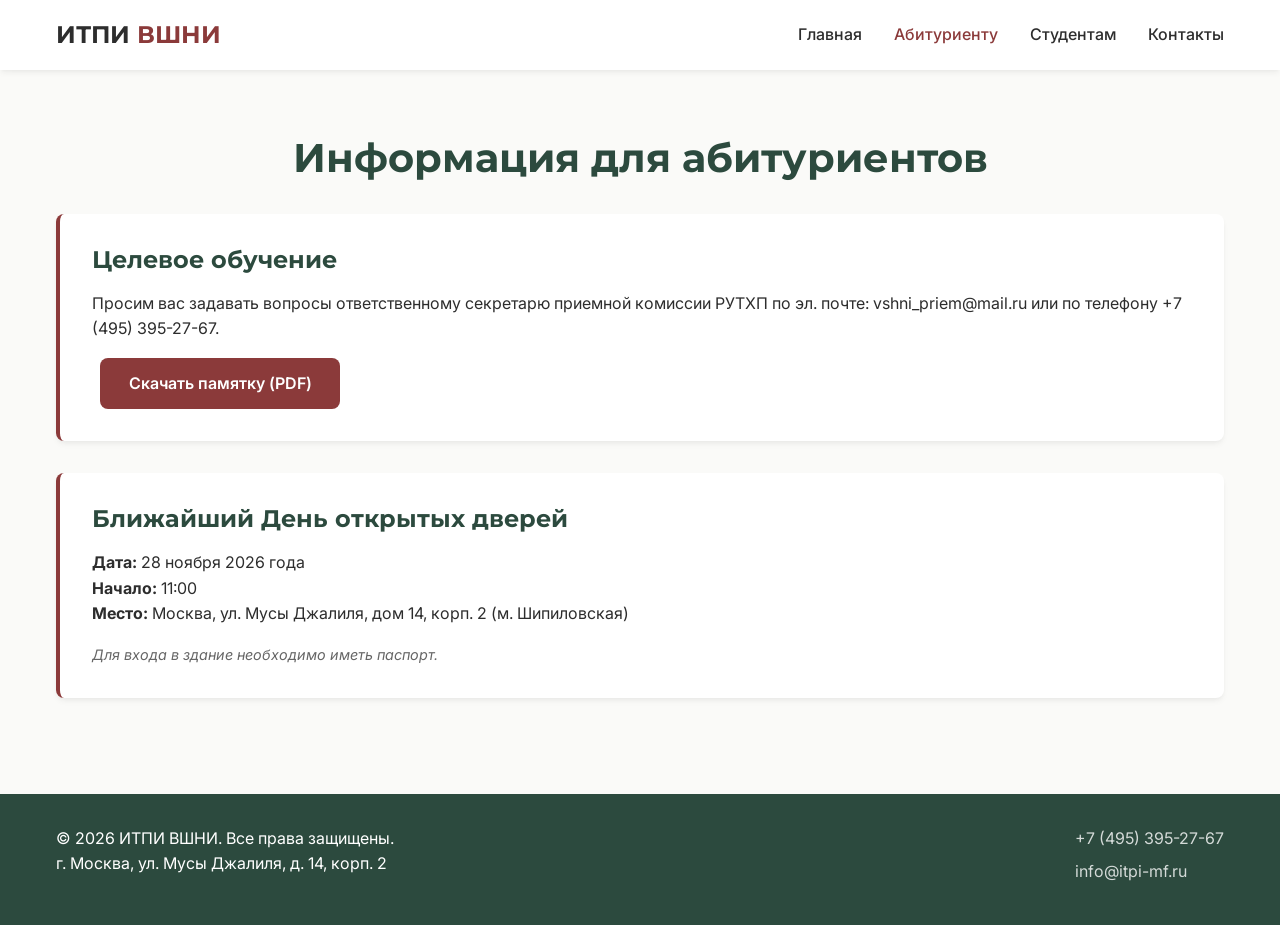
==== admissions.html @ 4694ea15 "Add files via upload" ====
<!DOCTYPE html>
<html lang="ru">
<head>
    <meta charset="UTF-8">
    <meta name="viewport" content="width=device-width, initial-scale=1.0">
    <title>Абитуриенту | ИТПИ ВШНИ</title>
    <link rel="preconnect" href="https://fonts.googleapis.com">
    <link rel="preconnect" href="https://fonts.gstatic.com" crossorigin>
    <link href="https://fonts.googleapis.com/css2?family=Inter:wght@400;500;600&family=Montserrat:wght@600;700&family=Playfair+Display:wght@600;700&display=swap" rel="stylesheet">
    <link rel="stylesheet" href="styles.css">
</head>
<body>
    <header class="header">
        <div class="container header__container">
            <a href="index.html" class="logo">ИТПИ <span>ВШНИ</span></a>
            <nav class="nav">
                <ul class="nav__list">
                    <li><a href="index.html" class="nav__link">Главная</a></li>
                    <li><a href="admissions.html" class="nav__link active">Абитуриенту</a></li>
                    <li><a href="#" class="nav__link">Студентам</a></li>
                    <li><a href="#" class="nav__link">Контакты</a></li>
                </ul>
            </nav>
            <button class="burger" aria-label="Открыть меню">
                <span></span><span></span><span></span>
            </button>
        </div>
    </header>

    <main class="container page-content">
        <h1 class="page-title">Информация для абитуриентов</h1>
        <div class="info-block">
            <h2>Целевое обучение</h2>
            <p>Просим вас задавать вопросы ответственному секретарю приемной комиссии РУТХП по эл. почте: vshni_priem@mail.ru или по телефону +7 (495) 395-27-67.</p>
            <a href="#" class="btn btn--primary" style="margin-top: 1rem;">Скачать памятку (PDF)</a>
        </div>
        
        <div class="info-block">
            <h2>Ближайший День открытых дверей</h2>
            <p><strong>Дата:</strong> 28 ноября 2026 года</p>
            <p><strong>Начало:</strong> 11:00</p>
            <p><strong>Место:</strong> Москва, ул. Мусы Джалиля, дом 14, корп. 2 (м. Шипиловская)</p>
            <p class="note">Для входа в здание необходимо иметь паспорт.</p>
        </div>
    </main>

    <footer class="footer">
        <div class="container footer__container">
            <div class="footer__info">
                <p class="footer__copyright">© 2026 ИТПИ ВШНИ. Все права защищены.</p>
                <p class="footer__address">г. Москва, ул. Мусы Джалиля, д. 14, корп. 2</p>
            </div>
            <div class="footer__contacts">
                <a href="tel:+74953952767">+7 (495) 395-27-67</a>
                <a href="mailto:info@itpi-mf.ru">info@itpi-mf.ru</a>
            </div>
        </div>
    </footer>
    <script src="script.js"></script>
</body>
</html>
---- styles.css ----
/* --- Сброс и переменные --- */
:root {
    --color-primary: #8B3A3A; /* Терракотовый */
    --color-primary-hover: #6D2C2C;
    --color-secondary: #2C4A3E; /* Приглушенный изумрудный */
    --color-bg: #FAFAF8; /* Теплый белый */
    --color-text: #2D2D2D;
    --color-text-light: #666666;
    --color-white: #FFFFFF;
    
    --font-heading: 'Montserrat', sans-serif;
    --font-body: 'Inter', sans-serif;
    
    --spacing-sm: 0.5rem;
    --spacing-md: 1rem;
    --spacing-lg: 2rem;
    --spacing-xl: 4rem;
    
    --border-radius: 8px;
    --shadow: 0 4px 6px -1px rgba(0, 0, 0, 0.05), 0 2px 4px -1px rgba(0, 0, 0, 0.03);
}

* {
    margin: 0;
    padding: 0;
    box-sizing: border-box;
}

body {
    font-family: var(--font-body);
    background-color: var(--color-bg);
    color: var(--color-text);
    line-height: 1.6;
    display: flex;
    flex-direction: column;
    min-height: 100vh;
}

.container {
    max-width: 1200px;
    margin: 0 auto;
    padding: 0 var(--spacing-md);
}

/* --- Типографика --- */
h1, h2, h3 {
    font-family: var(--font-heading);
    color: var(--color-secondary);
    line-height: 1.2;
}

.section-title, .page-title {
    font-size: 2.5rem;
    margin-bottom: var(--spacing-lg);
    text-align: center;
}

/* --- Шапка --- */
.header {
    background-color: var(--color-white);
    box-shadow: var(--shadow);
    position: sticky;
    top: 0;
    z-index: 100;
}

.header__container {
    display: flex;
    justify-content: space-between;
    align-items: center;
    height: 70px;
}

/* Новый класс — группирует меню и кнопку справа */
.header__right {
    display: flex;
    align-items: center;
    gap: var(--spacing-lg); /* 2rem — такой же, как между пунктами меню */
}

.logo {
    font-family: var(--font-heading);
    font-size: 1.5rem;
    font-weight: 700;
    color: var(--color-text);
    text-decoration: none;
}

.logo span {
    color: var(--color-primary);
}

.nav__list {
    display: flex;
    list-style: none;
    gap: var(--spacing-lg);
}

.nav__link {
    text-decoration: none;
    color: var(--color-text);
    font-weight: 500;
    transition: color 0.3s ease;
}

.nav__link:hover, .nav__link.active {
    color: var(--color-primary);
}

/* --- Бургер-меню --- */
.burger {
    display: none;
    background: none;
    border: none;
    cursor: pointer;
    flex-direction: column;
    gap: 5px;
}

.burger span {
    display: block;
    width: 25px;
    height: 3px;
    background-color: var(--color-text);
    transition: 0.3s;
}

/* --- Hero секция --- */
.hero {
    background: linear-gradient(rgba(44, 74, 62, 0.8), rgba(44, 74, 62, 0.8)), 
                url('background.jpg') center/cover;
    color: var(--color-white);
    padding: var(--spacing-xl) 0;
    text-align: center;
}

.hero__title {
    color: var(--color-white);
    font-size: 3rem;
    margin-bottom: var(--spacing-md);
}

.hero__subtitle {
    font-size: 1.2rem;
    max-width: 720px;
    margin: 0 auto 0.25rem;
    opacity: 0.9;
}

.hero__subtitle2 {
    font-size: 1.2rem;
    max-width: 720px;
    margin: 0 auto var(--spacing-lg);
    opacity: 0.9
}

.hero__buttons {
    display: flex;
    justify-content: center;
    align-items: center;
    gap: var(--spacing-md); /* Отступ между кнопками */
    flex-wrap: wrap;
}

.hero__buttons .btn {
    margin: 0; /* Убираем старый margin, теперь используем gap */
}

/* --- Кнопки --- */
.btn {
     display: inline-block;
    padding: 0.8rem 1.5rem;
    border-radius: var(--border-radius);
    text-decoration: none;
    font-weight: 600;
    transition: all 0.3s ease;
    margin: 0 var(--spacing-sm);
    min-width: 240px; /* ← добавь эту строку */
    text-align: center;
}

.btn--primary {
    background-color: var(--color-primary);
    color: var(--color-white);
}

.btn--primary:hover {
    background-color: var(--color-primary-hover);
}

.btn--outline {
    border: 2px solid var(--color-white);
    color: var(--color-white);
}

.btn--outline:hover {
    background-color: var(--color-white);
    color: var(--color-secondary);
}

/* --- Быстрый доступ --- */
.quick-links {
    margin-top: 3rem;
    position: relative;
    z-index: 10;
    margin-bottom: 3rem;
}

.quick-links__grid {
    display: grid;
    grid-template-columns: repeat(auto-fit, minmax(280px, 1fr));
    gap: var(--spacing-md);
}

.link-card {
    background: var(--color-white);
    padding: var(--spacing-lg);
    border-radius: var(--border-radius);
    box-shadow: var(--shadow);
    text-decoration: none;
    color: var(--color-text);
    transition: transform 0.3s ease, box-shadow 0.3s ease;
    border-top: 4px solid var(--color-primary);
    display: block;
}

.link-card:hover {
    transform: translateY(-5px);
    box-shadow: 0 10px 15px -3px rgba(0, 0, 0, 0.1);
}

.link-card__icon {
    font-size: 2rem;
    display: block;
    margin-bottom: var(--spacing-sm);
}

.link-card__title {
    font-family: var(--font-heading);
    font-size: 1.25rem;
    margin-bottom: var(--spacing-sm);
    color: var(--color-secondary);
}

.link-card__text {
    font-size: 0.95rem;
    color: var(--color-text-light);
    line-height: 1.5;
}

/* --- Карточки направлений --- */
.features {
    padding: 3rem var(--spacing-md);
}

.features__grid {
    display: grid;
    grid-template-columns: repeat(auto-fit, minmax(300px, 1fr));
    gap: var(--spacing-lg);
}

.card {
    background: var(--color-white);
    padding: var(--spacing-lg);
    border-radius: var(--border-radius);
    box-shadow: var(--shadow);
    transition: transform 0.3s ease;
}

.card:hover {
    transform: translateY(-5px);
}

.card__image {
     width: calc(100% + var(--spacing-lg) * 2);
    height: 200px;
    object-fit: cover;      /* ← добавь */
    object-position: center; /* ← добавь */
    border-radius: var(--border-radius) var(--border-radius) 0 0;
    margin: calc(-1 * var(--spacing-lg)) calc(-1 * var(--spacing-lg)) var(--spacing-md) calc(-1 * var(--spacing-lg));
    display: block;
}

.card__title {
    font-size: 1.5rem;
    margin-bottom: var(--spacing-sm);
    color: var(--color-primary);
}

.card__link {
    display: inline-block;
    margin-top: var(--spacing-md);
    color: var(--color-primary);
    text-decoration: none;
    font-weight: 600;
    transition: color 0.3s;
}

.card__link:hover {
    color: var(--color-primary-hover);
}

/* --- Новости --- */
.news {
    padding: 3rem var(--spacing-md);
}

.news__grid {
    display: grid;
    grid-template-columns: repeat(auto-fit, minmax(300px, 1fr));
    gap: var(--spacing-lg);
    margin-bottom: var(--spacing-lg);
}

.news-card {
    background: var(--color-white);
    padding: var(--spacing-lg);
    border-radius: var(--border-radius);
    box-shadow: var(--shadow);
    border-left: 3px solid var(--color-secondary);
}

.news-card__date {
    font-size: 0.85rem;
    color: var(--color-text-light);
    text-transform: uppercase;
    letter-spacing: 0.05em;
}

.news-card__title {
    font-size: 1.2rem;
    margin: var(--spacing-sm) 0;
    color: var(--color-text);
}

.news-card__excerpt {
    font-size: 0.95rem;
    color: var(--color-text-light);
    line-height: 1.5;
}

.center-btn {
    text-align: center;
    margin-top: var(--spacing-lg);
}

.btn--outline-dark {
    border: 2px solid var(--color-secondary);
    color: var(--color-secondary);
}

.btn--outline-dark:hover {
    background-color: var(--color-secondary);
    color: var(--color-white);
}

/* --- Страница абитуриента --- */
.page-content {
    padding: var(--spacing-xl) var(--spacing-md);
    flex: 1;
}

.info-block {
    background: var(--color-white);
    padding: var(--spacing-lg);
    border-radius: var(--border-radius);
    box-shadow: var(--shadow);
    margin-bottom: var(--spacing-lg);
    border-left: 4px solid var(--color-primary);
}

.info-block h2 {
    margin-bottom: var(--spacing-md);
}

.note {
    margin-top: var(--spacing-md);
    font-size: 0.9rem;
    color: var(--color-text-light);
    font-style: italic;
}

/* --- Подвал --- */
.footer {
    background-color: var(--color-secondary);
    color: var(--color-white);
    padding: var(--spacing-lg) 0;
    margin-top: auto;
}

.footer__container {
    display: flex;
    justify-content: space-between;
    flex-wrap: wrap;
    gap: var(--spacing-md);
}

.footer__contacts a {
    color: var(--color-white);
    text-decoration: none;
    display: block;
    margin-bottom: var(--spacing-sm);
    opacity: 0.8;
    transition: opacity 0.3s;
}

.footer__contacts a:hover {
    opacity: 1;
}

/* --- Версия для слабовидящих --- */
.a11y-toggle {
    background: transparent;
    border: none;
    padding: 8px;
    cursor: pointer;
    display: flex;
    align-items: center;
    justify-content: center;
    color: var(--color-text);
    transition: color 0.3s ease;
    margin-left: var(--spacing-lg);
    width: 40px;
    height: 40px;
    flex-shrink: 0;
}

.a11y-toggle:hover {
    color: var(--color-primary);
}

.a11y-toggle svg {
    width: 24px;
    height: 24px;
    display: block;
    flex-shrink: 0;
}

/* Скрываем текст кнопки на очень маленьких экранах */
@media (max-width: 480px) {
    .a11y-text {
        display: none;
    }
}

/* Режим высокой контрастности и крупного шрифта */
body.a11y-mode {
    font-size: 1.4rem !important;
    background-color: #FFFFFF !important;
    color: #000000 !important;
}

body.a11y-mode * {
    background-color: #FFFFFF !important;
    color: #000000 !important;
    border-color: #000000 !important;
    box-shadow: none !important;
    text-shadow: none !important;
}

body.a11y-mode img {
    filter: grayscale(100%) contrast(150%) !important;
}

body.a11y-mode a {
    text-decoration: underline !important;
    font-weight: bold;
}

/* --- Адаптивность (Mobile) --- */
@media (max-width: 768px) {
    .burger {
        display: flex;
    }
    .nav {
        position: absolute;
        top: 70px;
        left: 0;
        width: 100%;
        background-color: var(--color-white);
        box-shadow: var(--shadow);
        padding: var(--spacing-md);
        transform: translateY(-150%);
        transition: transform 0.3s ease;
        z-index: 99;
    }
    .nav.open {
        transform: translateY(0);
    }
    .nav__list {
        flex-direction: column;
        gap: var(--spacing-md);
        text-align: center;
    }
    .hero__title {
        font-size: 2rem;
    }
    .footer__container {
        flex-direction: column;
        text-align: center;
    }
    .quick-links {
        margin-top: var(--spacing-lg);
    }
    .stat-item__number {
        font-size: 2.5rem;
    }
     .hero__buttons {
        flex-direction: column;
        align-items: center;
        gap: var(--spacing-lg); /* Увеличенный отступ для мобильной версии */
    }
    
    .hero__buttons .btn {
        width: 100%;
        max-width: 240px;
    }
}
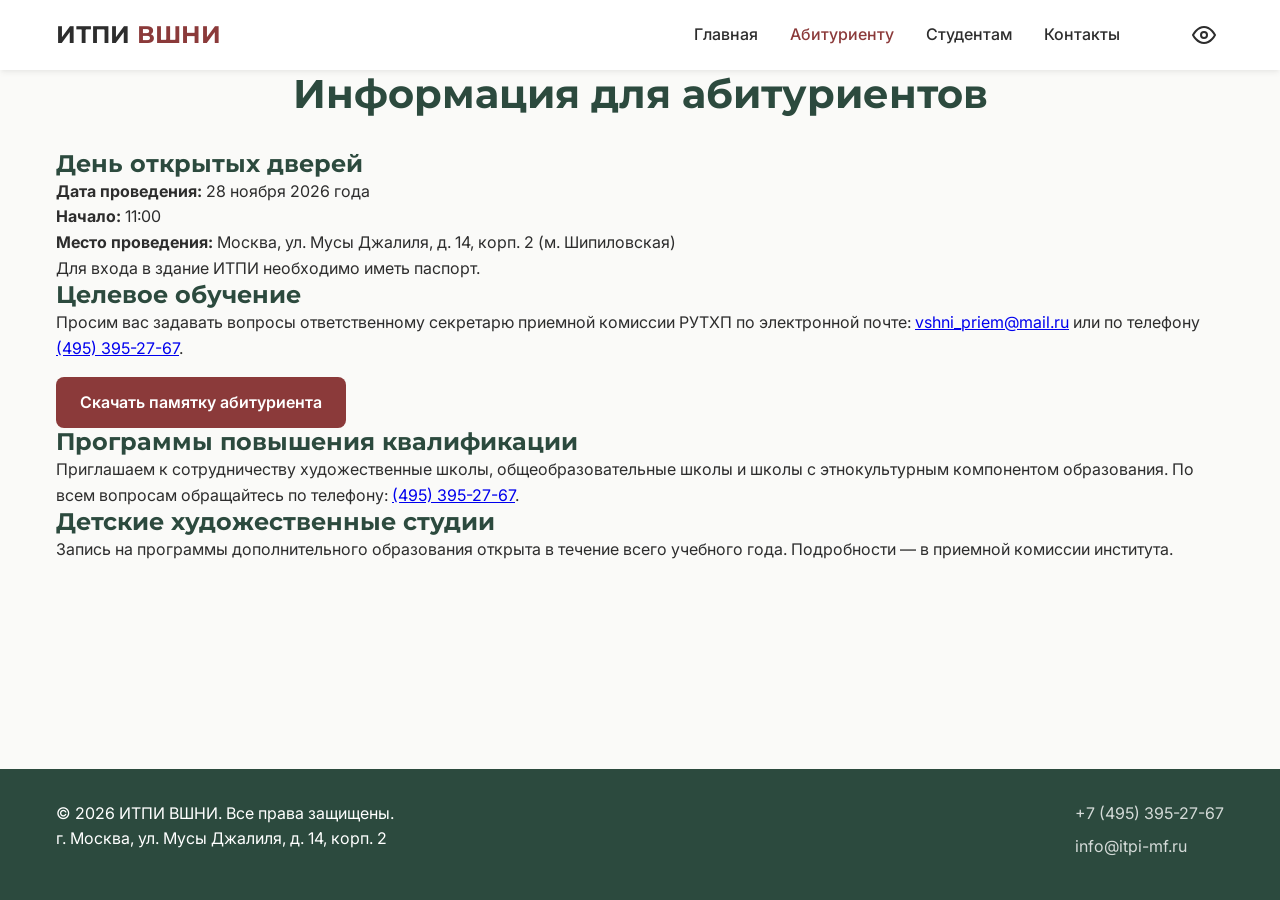
==== commit f6be16a8: "Update admissions.html" ====
--- a/admissions.html
+++ b/admissions.html
@@ -13,42 +13,84 @@
     <header class="header">
         <div class="container header__container">
             <a href="index.html" class="logo">ИТПИ <span>ВШНИ</span></a>
-            <nav class="nav">
-                <ul class="nav__list">
-                    <li><a href="index.html" class="nav__link">Главная</a></li>
-                    <li><a href="admissions.html" class="nav__link active">Абитуриенту</a></li>
-                    <li><a href="#" class="nav__link">Студентам</a></li>
-                    <li><a href="#" class="nav__link">Контакты</a></li>
-                </ul>
-            </nav>
-            <button class="burger" aria-label="Открыть меню">
-                <span></span><span></span><span></span>
-            </button>
+
+            <div class="header__right">
+                <nav class="nav">
+                    <ul class="nav__list">
+                        <li><a href="index.html" class="nav__link">Главная</a></li>
+                        <li><a href="admissions.html" class="nav__link active">Абитуриенту</a></li>
+                        <li><a href="#" class="nav__link">Студентам</a></li>
+                        <li><a href="#" class="nav__link">Контакты</a></li>
+                    </ul>
+                </nav>
+
+                <div class="a11y-wrapper">
+                    <button class="a11y-toggle" id="a11yToggleBtn" aria-label="Открыть настройки для слабовидящих">
+                        <svg width="24" height="24" viewBox="0 0 24 24" fill="none" stroke="currentColor" stroke-width="2" stroke-linecap="round" stroke-linejoin="round">
+                            <path d="M1 12s4-8 11-8 11 8 11 8-4 8-11 8-11-8-11-8z"></path>
+                            <circle cx="12" cy="12" r="3"></circle>
+                        </svg>
+                    </button>
+
+                    <div class="a11y-panel" id="a11yPanel">
+                        <div class="a11y-section">
+                            <span class="a11y-label">Размер шрифта:</span>
+                            <button class="a11y-option" data-size="normal">А</button>
+                            <button class="a11y-option" data-size="large">А+</button>
+                            <button class="a11y-option" data-size="xlarge">А++</button>
+                        </div>
+                        <div class="a11y-section">
+                            <span class="a11y-label">Цвет сайта:</span>
+                            <button class="a11y-option a11y-color-btn" data-color="default">Обычный</button>
+                            <button class="a11y-option a11y-color-btn" data-color="black-white">Чёрным по белому</button>
+                            <button class="a11y-option a11y-color-btn" data-color="white-black">Белым по чёрному</button>
+                        </div>
+                        <button class="a11y-reset" id="a11yResetBtn">Сбросить настройки</button>
+                    </div>
+                </div>
+
+                <button class="burger" aria-label="Открыть меню">
+                    <span></span>
+                    <span></span>
+                    <span></span>
+                </button>
+            </div>
         </div>
     </header>
 
     <main class="container page-content">
         <h1 class="page-title">Информация для абитуриентов</h1>
+
+        <div class="info-block">
+            <h2>День открытых дверей</h2>
+            <p><strong>Дата проведения:</strong> 28 ноября 2026 года</p>
+            <p><strong>Начало:</strong> 11:00</p>
+            <p><strong>Место проведения:</strong> Москва, ул. Мусы Джалиля, д. 14, корп. 2 (м. Шипиловская)</p>
+            <p class="note">Для входа в здание ИТПИ необходимо иметь паспорт.</p>
+        </div>
+
         <div class="info-block">
             <h2>Целевое обучение</h2>
-            <p>Просим вас задавать вопросы ответственному секретарю приемной комиссии РУТХП по эл. почте: vshni_priem@mail.ru или по телефону +7 (495) 395-27-67.</p>
-            <a href="#" class="btn btn--primary" style="margin-top: 1rem;">Скачать памятку (PDF)</a>
+            <p>Просим вас задавать вопросы ответственному секретарю приемной комиссии РУТХП по электронной почте: <a href="mailto:vshni_priem@mail.ru">vshni_priem@mail.ru</a> или по телефону <a href="tel:+74953952767">(495) 395-27-67</a>.</p>
+            <a href="#" class="btn btn--primary" style="margin-top: 1rem;">Скачать памятку абитуриента</a>
         </div>
-        
+
         <div class="info-block">
-            <h2>Ближайший День открытых дверей</h2>
-            <p><strong>Дата:</strong> 28 ноября 2026 года</p>
-            <p><strong>Начало:</strong> 11:00</p>
-            <p><strong>Место:</strong> Москва, ул. Мусы Джалиля, дом 14, корп. 2 (м. Шипиловская)</p>
-            <p class="note">Для входа в здание необходимо иметь паспорт.</p>
+            <h2>Программы повышения квалификации</h2>
+            <p>Приглашаем к сотрудничеству художественные школы, общеобразовательные школы и школы с этнокультурным компонентом образования. По всем вопросам обращайтесь по телефону: <a href="tel:+74953952767">(495) 395-27-67</a>.</p>
+        </div>
+
+        <div class="info-block">
+            <h2>Детские художественные студии</h2>
+            <p>Запись на программы дополнительного образования открыта в течение всего учебного года. Подробности — в приемной комиссии института.</p>
         </div>
     </main>
 
     <footer class="footer">
         <div class="container footer__container">
             <div class="footer__info">
-                <p class="footer__copyright">© 2026 ИТПИ ВШНИ. Все права защищены.</p>
-                <p class="footer__address">г. Москва, ул. Мусы Джалиля, д. 14, корп. 2</p>
+                <p>© 2026 ИТПИ ВШНИ. Все права защищены.</p>
+                <p>г. Москва, ул. Мусы Джалиля, д. 14, корп. 2</p>
             </div>
             <div class="footer__contacts">
                 <a href="tel:+74953952767">+7 (495) 395-27-67</a>
@@ -56,6 +98,7 @@
             </div>
         </div>
     </footer>
+
     <script src="script.js"></script>
 </body>
-</html>+</html>
--- a/styles.css
+++ b/styles.css
@@ -1,9 +1,9 @@
 /* --- Сброс и переменные --- */
 :root {
-    --color-primary: #8B3A3A; /* Терракотовый */
+    --color-primary: #8B3A3A;
     --color-primary-hover: #6D2C2C;
-    --color-secondary: #2C4A3E; /* Приглушенный изумрудный */
-    --color-bg: #FAFAF8; /* Теплый белый */
+    --color-secondary: #2C4A3E;
+    --color-bg: #FAFAF8;
     --color-text: #2D2D2D;
     --color-text-light: #666666;
     --color-white: #FFFFFF;
@@ -71,11 +71,10 @@
     height: 70px;
 }
 
-/* Новый класс — группирует меню и кнопку справа */
 .header__right {
     display: flex;
     align-items: center;
-    gap: var(--spacing-lg); /* 2rem — такой же, как между пунктами меню */
+    gap: var(--spacing-lg);
 }
 
 .logo {
@@ -154,28 +153,31 @@
     opacity: 0.9
 }
 
+.hero__subtitle:last-child {
+    margin-bottom: var(--spacing-lg);
+}
+
 .hero__buttons {
     display: flex;
     justify-content: center;
     align-items: center;
-    gap: var(--spacing-md); /* Отступ между кнопками */
+    gap: var(--spacing-md);
     flex-wrap: wrap;
 }
 
 .hero__buttons .btn {
-    margin: 0; /* Убираем старый margin, теперь используем gap */
+    margin: 0;
 }
 
 /* --- Кнопки --- */
 .btn {
-     display: inline-block;
+    display: inline-block;
     padding: 0.8rem 1.5rem;
     border-radius: var(--border-radius);
     text-decoration: none;
     font-weight: 600;
     transition: all 0.3s ease;
-    margin: 0 var(--spacing-sm);
-    min-width: 240px; /* ← добавь эту строку */
+    min-width: 240px;
     text-align: center;
 }
 
@@ -265,6 +267,7 @@
     border-radius: var(--border-radius);
     box-shadow: var(--shadow);
     transition: transform 0.3s ease;
+    overflow: hidden;
 }
 
 .card:hover {
@@ -272,10 +275,10 @@
 }
 
 .card__image {
-     width: calc(100% + var(--spacing-lg) * 2);
+    width: calc(100% + var(--spacing-lg) * 2);
     height: 200px;
-    object-fit: cover;      /* ← добавь */
-    object-position: center; /* ← добавь */
+    object-fit: cover;
+    object-position: center;
     border-radius: var(--border-radius) var(--border-radius) 0 0;
     margin: calc(-1 * var(--spacing-lg)) calc(-1 * var(--spacing-lg)) var(--spacing-md) calc(-1 * var(--spacing-lg));
     display: block;
@@ -354,32 +357,6 @@
     color: var(--color-white);
 }
 
-/* --- Страница абитуриента --- */
-.page-content {
-    padding: var(--spacing-xl) var(--spacing-md);
-    flex: 1;
-}
-
-.info-block {
-    background: var(--color-white);
-    padding: var(--spacing-lg);
-    border-radius: var(--border-radius);
-    box-shadow: var(--shadow);
-    margin-bottom: var(--spacing-lg);
-    border-left: 4px solid var(--color-primary);
-}
-
-.info-block h2 {
-    margin-bottom: var(--spacing-md);
-}
-
-.note {
-    margin-top: var(--spacing-md);
-    font-size: 0.9rem;
-    color: var(--color-text-light);
-    font-style: italic;
-}
-
 /* --- Подвал --- */
 .footer {
     background-color: var(--color-secondary);
@@ -409,6 +386,11 @@
 }
 
 /* --- Версия для слабовидящих --- */
+.a11y-wrapper {
+    position: relative;
+    margin-left: var(--spacing-lg);
+}
+
 .a11y-toggle {
     background: transparent;
     border: none;
@@ -419,7 +401,6 @@
     justify-content: center;
     color: var(--color-text);
     transition: color 0.3s ease;
-    margin-left: var(--spacing-lg);
     width: 40px;
     height: 40px;
     flex-shrink: 0;
@@ -433,38 +414,128 @@
     width: 24px;
     height: 24px;
     display: block;
-    flex-shrink: 0;
-}
-
-/* Скрываем текст кнопки на очень маленьких экранах */
-@media (max-width: 480px) {
-    .a11y-text {
-        display: none;
-    }
-}
-
-/* Режим высокой контрастности и крупного шрифта */
-body.a11y-mode {
-    font-size: 1.4rem !important;
+}
+
+.a11y-panel {
+    position: absolute;
+    top: 100%;
+    right: 0;
+    background: var(--color-white);
+    border: 1px solid #ddd;
+    border-radius: var(--border-radius);
+    box-shadow: 0 10px 25px rgba(0,0,0,0.15);
+    padding: var(--spacing-md);
+    width: 280px;
+    z-index: 200;
+    display: none;
+    flex-direction: column;
+    gap: var(--spacing-md);
+}
+
+.a11y-panel.is-open {
+    display: flex;
+}
+
+.a11y-section {
+    display: flex;
+    flex-direction: column;
+    gap: 0.5rem;
+    border-bottom: 1px solid #eee;
+    padding-bottom: var(--spacing-md);
+}
+
+.a11y-section:last-of-type {
+    border-bottom: none;
+}
+
+.a11y-label {
+    font-size: 0.9rem;
+    font-weight: 600;
+    color: var(--color-text);
+}
+
+.a11y-option {
+    padding: 0.5rem;
+    border: 1px solid #ccc;
+    background: #fff;
+    border-radius: 4px;
+    cursor: pointer;
+    font-family: var(--font-body);
+    font-size: 1rem;
+    transition: all 0.2s;
+    text-align: center;
+}
+
+.a11y-option:hover, .a11y-option.is-active {
+    background: var(--color-primary);
+    color: #fff;
+    border-color: var(--color-primary);
+}
+
+.a11y-reset {
+    padding: 0.6rem;
+    background: var(--color-secondary);
+    color: #fff;
+    border: none;
+    border-radius: 4px;
+    cursor: pointer;
+    font-weight: 600;
+    transition: background 0.3s;
+}
+
+.a11y-reset:hover {
+    background: var(--color-primary);
+}
+
+/* Темы для слабовидящих */
+body.a11y-size-large {
+    font-size: 1.2rem !important;
+}
+
+body.a11y-size-xlarge {
+    font-size: 1.5rem !important;
+}
+
+body.a11y-color-black-white {
     background-color: #FFFFFF !important;
     color: #000000 !important;
 }
 
-body.a11y-mode * {
+body.a11y-color-black-white * {
     background-color: #FFFFFF !important;
     color: #000000 !important;
     border-color: #000000 !important;
     box-shadow: none !important;
-    text-shadow: none !important;
-}
-
-body.a11y-mode img {
-    filter: grayscale(100%) contrast(150%) !important;
-}
-
-body.a11y-mode a {
+}
+
+body.a11y-color-black-white img {
+    filter: grayscale(100%) contrast(120%) !important;
+}
+
+body.a11y-color-black-white a {
     text-decoration: underline !important;
-    font-weight: bold;
+    font-weight: bold !important;
+}
+
+body.a11y-color-white-black {
+    background-color: #000000 !important;
+    color: #FFFFFF !important;
+}
+
+body.a11y-color-white-black * {
+    background-color: #000000 !important;
+    color: #FFFFFF !important;
+    border-color: #FFFFFF !important;
+    box-shadow: none !important;
+}
+
+body.a11y-color-white-black img {
+    filter: grayscale(100%) invert(100%) contrast(120%) !important;
+}
+
+body.a11y-color-white-black a {
+    text-decoration: underline !important;
+    font-weight: bold !important;
 }
 
 /* --- Адаптивность (Mobile) --- */
@@ -472,6 +543,7 @@
     .burger {
         display: flex;
     }
+
     .nav {
         position: absolute;
         top: 70px;
@@ -484,35 +556,34 @@
         transition: transform 0.3s ease;
         z-index: 99;
     }
+
     .nav.open {
         transform: translateY(0);
     }
+
     .nav__list {
         flex-direction: column;
         gap: var(--spacing-md);
         text-align: center;
     }
+
     .hero__title {
         font-size: 2rem;
     }
+    
     .footer__container {
         flex-direction: column;
         text-align: center;
     }
-    .quick-links {
-        margin-top: var(--spacing-lg);
-    }
-    .stat-item__number {
-        font-size: 2.5rem;
-    }
-     .hero__buttons {
+
+    .hero__buttons {
         flex-direction: column;
         align-items: center;
-        gap: var(--spacing-lg); /* Увеличенный отступ для мобильной версии */
+        gap: var(--spacing-lg);
     }
     
     .hero__buttons .btn {
         width: 100%;
         max-width: 240px;
     }
-}+}
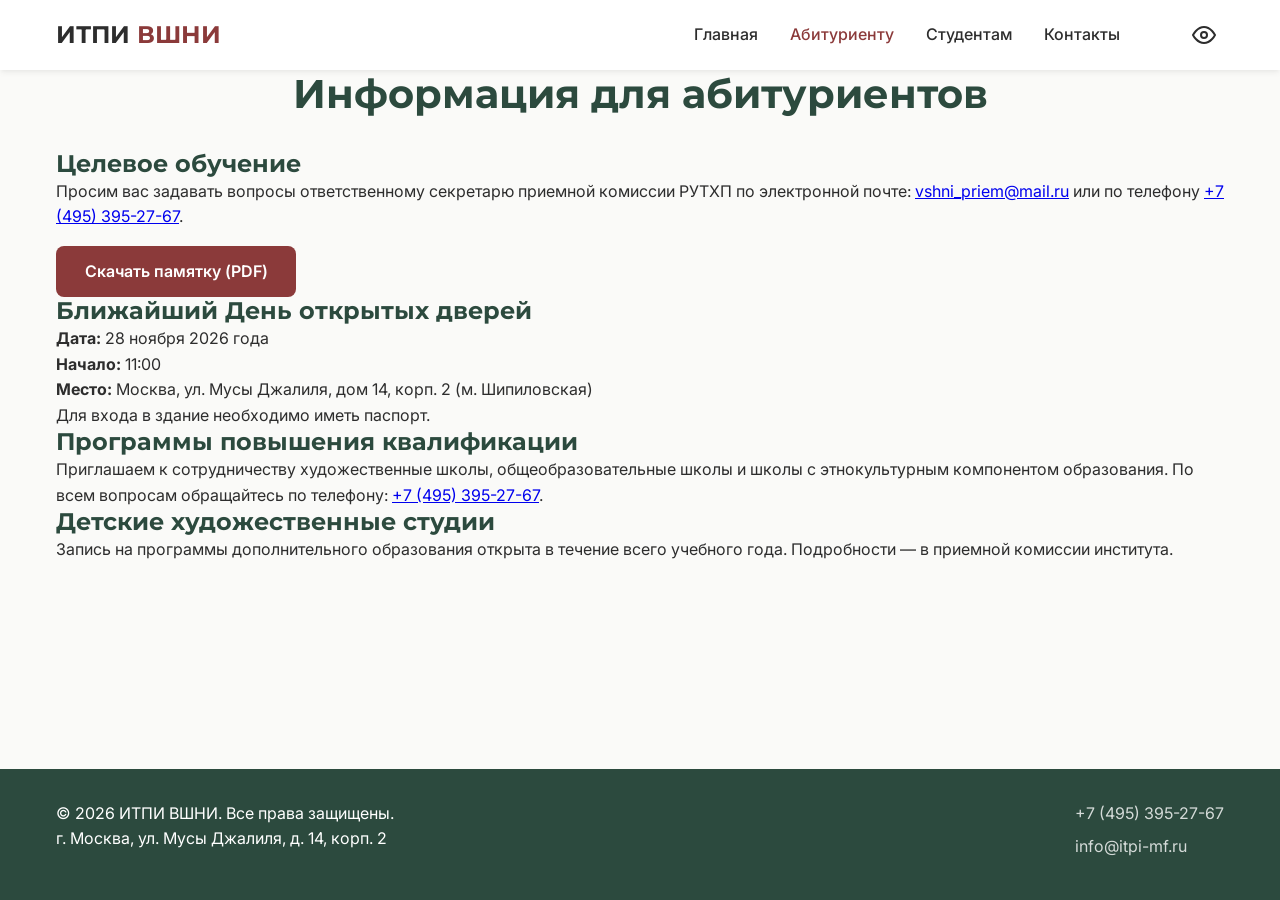
==== commit a29d7001: "Update admissions.html" ====
--- a/admissions.html
+++ b/admissions.html
@@ -6,7 +6,7 @@
     <title>Абитуриенту | ИТПИ ВШНИ</title>
     <link rel="preconnect" href="https://fonts.googleapis.com">
     <link rel="preconnect" href="https://fonts.gstatic.com" crossorigin>
-    <link href="https://fonts.googleapis.com/css2?family=Inter:wght@400;500;600&family=Montserrat:wght@600;700&family=Playfair+Display:wght@600;700&display=swap" rel="stylesheet">
+    <link href="https://fonts.googleapis.com/css2?family=Inter:wght@400;500;600&family=Montserrat:wght@600;700&display=swap" rel="stylesheet">
     <link rel="stylesheet" href="styles.css">
 </head>
 <body>
@@ -62,22 +62,22 @@
         <h1 class="page-title">Информация для абитуриентов</h1>
 
         <div class="info-block">
-            <h2>День открытых дверей</h2>
-            <p><strong>Дата проведения:</strong> 28 ноября 2026 года</p>
-            <p><strong>Начало:</strong> 11:00</p>
-            <p><strong>Место проведения:</strong> Москва, ул. Мусы Джалиля, д. 14, корп. 2 (м. Шипиловская)</p>
-            <p class="note">Для входа в здание ИТПИ необходимо иметь паспорт.</p>
+            <h2>Целевое обучение</h2>
+            <p>Просим вас задавать вопросы ответственному секретарю приемной комиссии РУТХП по электронной почте: <a href="mailto:vshni_priem@mail.ru">vshni_priem@mail.ru</a> или по телефону <a href="tel:+74953952767">+7 (495) 395-27-67</a>.</p>
+            <a href="#" class="btn btn--primary" style="margin-top: 1rem; display: inline-block;">Скачать памятку (PDF)</a>
         </div>
 
         <div class="info-block">
-            <h2>Целевое обучение</h2>
-            <p>Просим вас задавать вопросы ответственному секретарю приемной комиссии РУТХП по электронной почте: <a href="mailto:vshni_priem@mail.ru">vshni_priem@mail.ru</a> или по телефону <a href="tel:+74953952767">(495) 395-27-67</a>.</p>
-            <a href="#" class="btn btn--primary" style="margin-top: 1rem;">Скачать памятку абитуриента</a>
+            <h2>Ближайший День открытых дверей</h2>
+            <p><strong>Дата:</strong> 28 ноября 2026 года</p>
+            <p><strong>Начало:</strong> 11:00</p>
+            <p><strong>Место:</strong> Москва, ул. Мусы Джалиля, дом 14, корп. 2 (м. Шипиловская)</p>
+            <p class="note">Для входа в здание необходимо иметь паспорт.</p>
         </div>
 
         <div class="info-block">
             <h2>Программы повышения квалификации</h2>
-            <p>Приглашаем к сотрудничеству художественные школы, общеобразовательные школы и школы с этнокультурным компонентом образования. По всем вопросам обращайтесь по телефону: <a href="tel:+74953952767">(495) 395-27-67</a>.</p>
+            <p>Приглашаем к сотрудничеству художественные школы, общеобразовательные школы и школы с этнокультурным компонентом образования. По всем вопросам обращайтесь по телефону: <a href="tel:+74953952767">+7 (495) 395-27-67</a>.</p>
         </div>
 
         <div class="info-block">
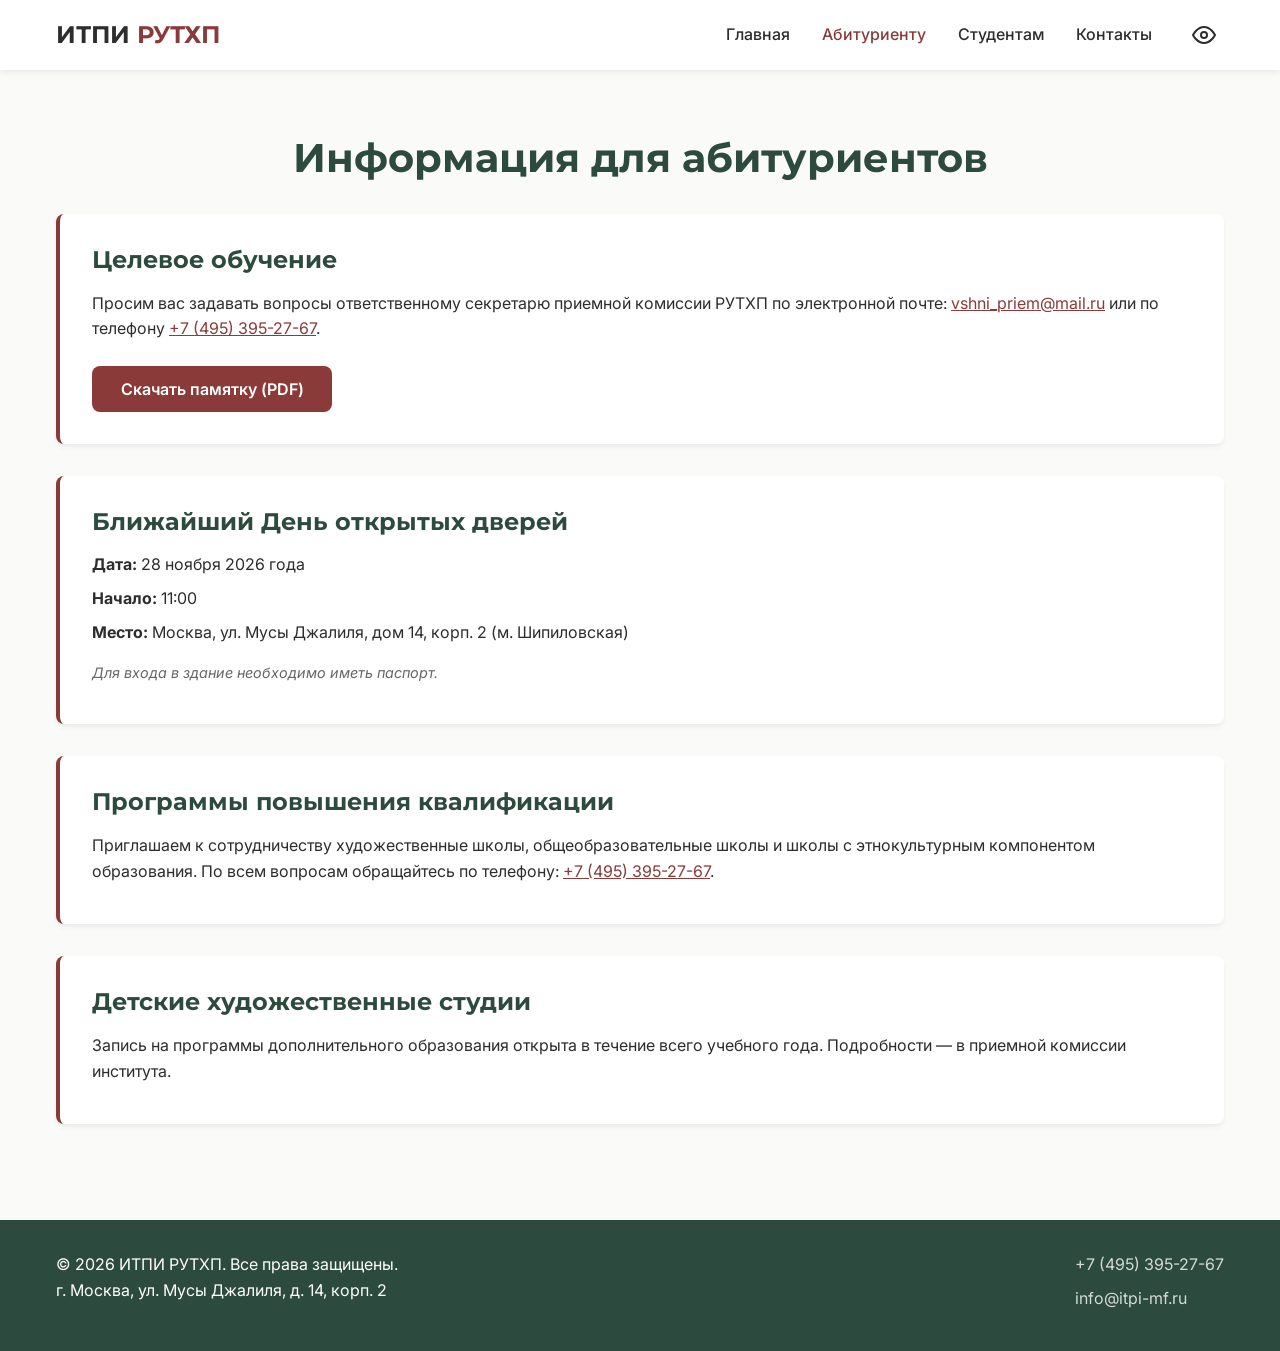
==== commit 69af67f6: "Update admissions.html" ====
--- a/admissions.html
+++ b/admissions.html
@@ -3,7 +3,7 @@
 <head>
     <meta charset="UTF-8">
     <meta name="viewport" content="width=device-width, initial-scale=1.0">
-    <title>Абитуриенту | ИТПИ ВШНИ</title>
+    <title>ИТПИ РУТХП | Абитуриенту</title>
     <link rel="preconnect" href="https://fonts.googleapis.com">
     <link rel="preconnect" href="https://fonts.gstatic.com" crossorigin>
     <link href="https://fonts.googleapis.com/css2?family=Inter:wght@400;500;600&family=Montserrat:wght@600;700&display=swap" rel="stylesheet">
@@ -12,7 +12,7 @@
 <body>
     <header class="header">
         <div class="container header__container">
-            <a href="index.html" class="logo">ИТПИ <span>ВШНИ</span></a>
+            <a href="index.html" class="logo">ИТПИ <span>РУТХП</span></a>
 
             <div class="header__right">
                 <nav class="nav">
@@ -89,7 +89,7 @@
     <footer class="footer">
         <div class="container footer__container">
             <div class="footer__info">
-                <p>© 2026 ИТПИ ВШНИ. Все права защищены.</p>
+                <p>© 2026 ИТПИ РУТХП. Все права защищены.</p>
                 <p>г. Москва, ул. Мусы Джалиля, д. 14, корп. 2</p>
             </div>
             <div class="footer__contacts">
--- a/styles.css
+++ b/styles.css
@@ -127,10 +127,15 @@
 /* --- Hero секция --- */
 .hero {
     background: linear-gradient(rgba(44, 74, 62, 0.8), rgba(44, 74, 62, 0.8)), 
-                url('background.jpg') center/cover;
-    color: var(--color-white);
-    padding: var(--spacing-xl) 0;
+                url('background.jpg') center/cover no-repeat;
+    color: var(--color-white);
     text-align: center;
+    
+    height: 300px; 
+    padding: 0;
+    display: flex;
+    align-items: center;
+    justify-content: center; 
 }
 
 .hero__title {
@@ -144,17 +149,6 @@
     max-width: 720px;
     margin: 0 auto 0.25rem;
     opacity: 0.9;
-}
-
-.hero__subtitle2 {
-    font-size: 1.2rem;
-    max-width: 720px;
-    margin: 0 auto var(--spacing-lg);
-    opacity: 0.9
-}
-
-.hero__subtitle:last-child {
-    margin-bottom: var(--spacing-lg);
 }
 
 .hero__buttons {
@@ -179,6 +173,9 @@
     transition: all 0.3s ease;
     min-width: 240px;
     text-align: center;
+    border: 2px solid transparent;
+    box-sizing: border-box;
+    line-height: 1;
 }
 
 .btn--primary {
@@ -198,6 +195,16 @@
 .btn--outline:hover {
     background-color: var(--color-white);
     color: var(--color-secondary);
+}
+
+.btn--outline-dark {
+    border: 2px solid var(--color-secondary);
+    color: var(--color-secondary);
+}
+
+.btn--outline-dark:hover {
+    background-color: var(--color-secondary);
+    color: var(--color-white);
 }
 
 /* --- Быстрый доступ --- */
@@ -266,12 +273,9 @@
     padding: var(--spacing-lg);
     border-radius: var(--border-radius);
     box-shadow: var(--shadow);
-    transition: transform 0.3s ease;
     overflow: hidden;
-}
-
-.card:hover {
-    transform: translateY(-5px);
+    display: flex;
+    flex-direction: column;
 }
 
 .card__image {
@@ -290,6 +294,10 @@
     color: var(--color-primary);
 }
 
+.card__text {
+    flex-grow: 1;
+}
+
 .card__link {
     display: inline-block;
     margin-top: var(--spacing-md);
@@ -347,14 +355,48 @@
     margin-top: var(--spacing-lg);
 }
 
-.btn--outline-dark {
-    border: 2px solid var(--color-secondary);
-    color: var(--color-secondary);
-}
-
-.btn--outline-dark:hover {
-    background-color: var(--color-secondary);
-    color: var(--color-white);
+/* --- Страница абитуриента --- */
+.page-content {
+    padding: var(--spacing-xl) var(--spacing-md);
+    flex: 1;
+}
+
+.info-block {
+    background: var(--color-white);
+    padding: var(--spacing-lg);
+    border-radius: var(--border-radius);
+    box-shadow: var(--shadow);
+    margin-bottom: var(--spacing-lg);
+    border-left: 4px solid var(--color-primary);
+}
+
+.info-block .btn--primary {
+    background-color: var(--color-primary);
+    color: var(--color-white);
+     margin-top: var(--spacing-md);
+}
+
+.info-block .btn--primary:hover {
+    background-color: var(--color-primary-hover);
+}
+
+.info-block h2 {
+    margin-bottom: var(--spacing-md);
+}
+
+.info-block p {
+    margin-bottom: var(--spacing-sm);
+}
+
+.info-block a {
+    color: var(--color-primary);
+}
+
+.note {
+    margin-top: var(--spacing-md);
+    font-size: 0.9rem;
+    color: var(--color-text-light);
+    font-style: italic;
 }
 
 /* --- Подвал --- */
@@ -388,7 +430,6 @@
 /* --- Версия для слабовидящих --- */
 .a11y-wrapper {
     position: relative;
-    margin-left: var(--spacing-lg);
 }
 
 .a11y-toggle {
@@ -570,7 +611,7 @@
     .hero__title {
         font-size: 2rem;
     }
-    
+
     .footer__container {
         flex-direction: column;
         text-align: center;
@@ -581,9 +622,17 @@
         align-items: center;
         gap: var(--spacing-lg);
     }
-    
+
     .hero__buttons .btn {
         width: 100%;
         max-width: 240px;
     }
-}
+
+    .quick-links {
+        margin-top: var(--spacing-lg);
+    }
+
+    .page-title {
+        font-size: 2rem;
+    }
+}
